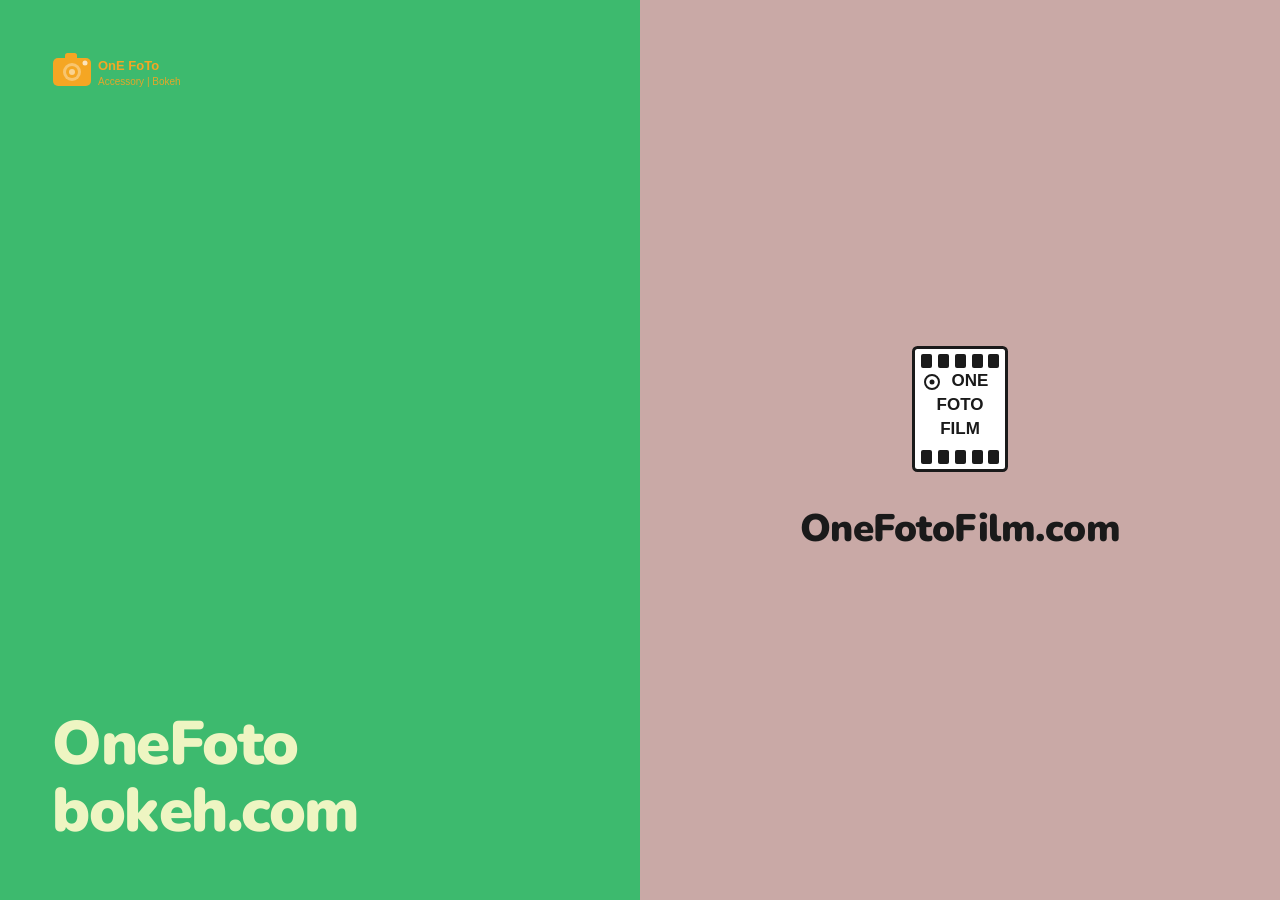
==== index.html @ 92ee8aee "Add one-page landing site for one-foto.com Two-panel responsive layout linking to onefotobokeh.com a" ====
<!DOCTYPE html>
<html lang="th">
<head>
  <meta charset="UTF-8">
  <meta name="viewport" content="width=device-width, initial-scale=1.0">
  <title>One Foto</title>
  <meta name="description" content="One Foto - OneFotoBokeh.com and OneFotoFilm.com">
  <link rel="preconnect" href="https://fonts.googleapis.com">
  <link rel="preconnect" href="https://fonts.gstatic.com" crossorigin>
  <link href="https://fonts.googleapis.com/css2?family=Nunito:wght@900&display=swap" rel="stylesheet">
  <style>
    *, *::before, *::after {
      margin: 0;
      padding: 0;
      box-sizing: border-box;
    }

    html, body {
      height: 100%;
      width: 100%;
    }

    body {
      font-family: 'Nunito', 'Arial Black', Arial, sans-serif;
    }

    .container {
      display: flex;
      width: 100%;
      height: 100vh;
    }

    /* --- Shared panel styles --- */
    .panel {
      flex: 1;
      display: flex;
      flex-direction: column;
      text-decoration: none;
      cursor: pointer;
      position: relative;
      overflow: hidden;
      transition: filter 0.3s ease;
    }

    .panel:hover {
      filter: brightness(0.93);
    }

    /* --- Bokeh Panel (Left / Top) --- */
    .panel-bokeh {
      background-color: #3dba6e;
      padding: 48px 52px;
      justify-content: space-between;
      align-items: flex-start;
    }

    .bokeh-title {
      font-family: 'Nunito', 'Arial Black', Arial, sans-serif;
      font-weight: 900;
      font-size: clamp(44px, 4.8vw, 80px);
      color: #eef5c2;
      line-height: 1.08;
      letter-spacing: -1.5px;
      padding-bottom: 8px;
    }

    /* --- Film Panel (Right / Bottom) --- */
    .panel-film {
      background-color: #c9a9a6;
      padding: 48px 52px;
      justify-content: center;
      align-items: center;
    }

    .film-content {
      display: flex;
      flex-direction: column;
      align-items: center;
      gap: 24px;
    }

    .film-title {
      font-family: 'Nunito', 'Arial Black', Arial, sans-serif;
      font-weight: 900;
      font-size: clamp(28px, 3vw, 54px);
      color: #1a1a1a;
      letter-spacing: -0.5px;
    }

    /* --- Mobile: stack vertically --- */
    @media (max-width: 767px) {
      .container {
        flex-direction: column;
        height: auto;
        min-height: 100vh;
      }

      .panel {
        flex: none;
        height: 50vh;
        min-height: 280px;
      }

      .panel-bokeh {
        padding: 36px 40px;
      }

      .panel-film {
        padding: 36px 40px;
      }

      .bokeh-title {
        font-size: clamp(40px, 11vw, 60px);
      }

      .film-title {
        font-size: clamp(26px, 7vw, 40px);
      }

      .film-logo svg {
        width: 80px;
        height: 105px;
      }
    }
  </style>
</head>
<body>
  <div class="container">

    <!-- ===== OneFotoBokeh Panel ===== -->
    <a href="https://www.onefotobokeh.com" class="panel panel-bokeh" target="_blank" rel="noopener noreferrer">

      <!-- Logo: top-left -->
      <svg width="140" height="46" viewBox="0 0 140 46" fill="none" xmlns="http://www.w3.org/2000/svg" aria-label="OneFotoBokeh logo">
        <!-- Camera body -->
        <rect x="1" y="10" width="38" height="28" rx="5" fill="#f5a623"/>
        <!-- Viewfinder bump -->
        <rect x="13" y="5" width="12" height="7" rx="2.5" fill="#f5a623"/>
        <!-- Lens outer ring -->
        <circle cx="20" cy="24" r="9" fill="white" opacity="0.35"/>
        <!-- Lens inner -->
        <circle cx="20" cy="24" r="6" fill="#f5a623"/>
        <circle cx="20" cy="24" r="3" fill="white" opacity="0.5"/>
        <!-- Flash dot -->
        <circle cx="33" cy="15" r="2.5" fill="white" opacity="0.7"/>
        <!-- Brand text -->
        <text x="46" y="22" font-family="Arial, sans-serif" font-size="13" font-weight="bold" fill="#f5a623">OnE FoTo</text>
        <text x="46" y="37" font-family="Arial, sans-serif" font-size="10" fill="#f5a623" opacity="0.9">Accessory | Bokeh</text>
      </svg>

      <!-- Title: bottom-left -->
      <div class="bokeh-title">OneFoto<br>bokeh.com</div>
    </a>

    <!-- ===== OneFotoFilm Panel ===== -->
    <a href="https://www.onefotofilm.com" class="panel panel-film" target="_blank" rel="noopener noreferrer">
      <div class="film-content">

        <!-- Film frame logo -->
        <div class="film-logo">
          <svg width="96" height="126" viewBox="0 0 96 126" fill="none" xmlns="http://www.w3.org/2000/svg" aria-label="OneFotoFilm logo">
            <!-- Outer frame -->
            <rect x="1.5" y="1.5" width="93" height="123" rx="4" fill="white" stroke="#1a1a1a" stroke-width="3"/>
            <!-- Top film perforations -->
            <rect x="9"  y="8" width="11" height="14" rx="2" fill="#1a1a1a"/>
            <rect x="26" y="8" width="11" height="14" rx="2" fill="#1a1a1a"/>
            <rect x="43" y="8" width="11" height="14" rx="2" fill="#1a1a1a"/>
            <rect x="60" y="8" width="11" height="14" rx="2" fill="#1a1a1a"/>
            <rect x="76" y="8" width="11" height="14" rx="2" fill="#1a1a1a"/>
            <!-- Bottom film perforations -->
            <rect x="9"  y="104" width="11" height="14" rx="2" fill="#1a1a1a"/>
            <rect x="26" y="104" width="11" height="14" rx="2" fill="#1a1a1a"/>
            <rect x="43" y="104" width="11" height="14" rx="2" fill="#1a1a1a"/>
            <rect x="60" y="104" width="11" height="14" rx="2" fill="#1a1a1a"/>
            <rect x="76" y="104" width="11" height="14" rx="2" fill="#1a1a1a"/>
            <!-- Camera/aperture icon top-left inside frame -->
            <circle cx="20" cy="36" r="7" stroke="#1a1a1a" stroke-width="2" fill="none"/>
            <circle cx="20" cy="36" r="2.5" fill="#1a1a1a"/>
            <!-- ONE FOTO FILM stacked text -->
            <text x="58" y="40" font-family="Arial Black, Arial" font-size="17" font-weight="900" fill="#1a1a1a" text-anchor="middle">ONE</text>
            <text x="48" y="64" font-family="Arial Black, Arial" font-size="17" font-weight="900" fill="#1a1a1a" text-anchor="middle">FOTO</text>
            <text x="48" y="88" font-family="Arial Black, Arial" font-size="17" font-weight="900" fill="#1a1a1a" text-anchor="middle">FILM</text>
          </svg>
        </div>

        <!-- Title -->
        <div class="film-title">OneFotoFilm.com</div>
      </div>
    </a>

  </div>
</body>
</html>
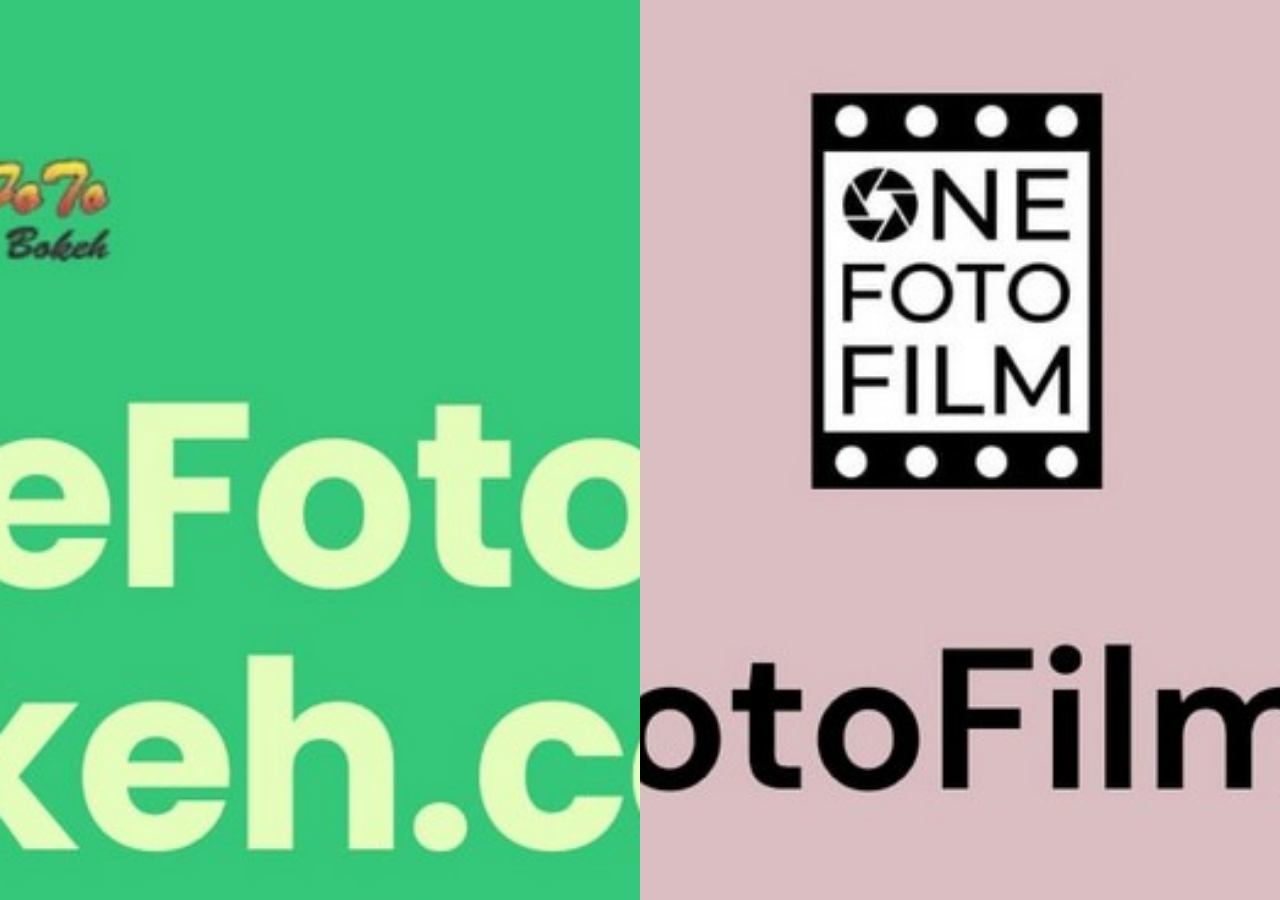
==== commit 82229745: "Use image banners for one-foto.com landing page Replace SVG-based panels with actual logo image file" ====
--- a/index.html
+++ b/index.html
@@ -5,9 +5,6 @@
   <meta name="viewport" content="width=device-width, initial-scale=1.0">
   <title>One Foto</title>
   <meta name="description" content="One Foto - OneFotoBokeh.com and OneFotoFilm.com">
-  <link rel="preconnect" href="https://fonts.googleapis.com">
-  <link rel="preconnect" href="https://fonts.gstatic.com" crossorigin>
-  <link href="https://fonts.googleapis.com/css2?family=Nunito:wght@900&display=swap" rel="stylesheet">
   <style>
     *, *::before, *::after {
       margin: 0;
@@ -20,21 +17,15 @@
       width: 100%;
     }
 
-    body {
-      font-family: 'Nunito', 'Arial Black', Arial, sans-serif;
-    }
-
     .container {
       display: flex;
       width: 100%;
       height: 100vh;
     }
 
-    /* --- Shared panel styles --- */
     .panel {
       flex: 1;
-      display: flex;
-      flex-direction: column;
+      display: block;
       text-decoration: none;
       cursor: pointer;
       position: relative;
@@ -43,51 +34,17 @@
     }
 
     .panel:hover {
-      filter: brightness(0.93);
+      filter: brightness(0.88);
     }
 
-    /* --- Bokeh Panel (Left / Top) --- */
-    .panel-bokeh {
-      background-color: #3dba6e;
-      padding: 48px 52px;
-      justify-content: space-between;
-      align-items: flex-start;
+    .panel img {
+      width: 100%;
+      height: 100%;
+      object-fit: cover;
+      object-position: center;
+      display: block;
     }
 
-    .bokeh-title {
-      font-family: 'Nunito', 'Arial Black', Arial, sans-serif;
-      font-weight: 900;
-      font-size: clamp(44px, 4.8vw, 80px);
-      color: #eef5c2;
-      line-height: 1.08;
-      letter-spacing: -1.5px;
-      padding-bottom: 8px;
-    }
-
-    /* --- Film Panel (Right / Bottom) --- */
-    .panel-film {
-      background-color: #c9a9a6;
-      padding: 48px 52px;
-      justify-content: center;
-      align-items: center;
-    }
-
-    .film-content {
-      display: flex;
-      flex-direction: column;
-      align-items: center;
-      gap: 24px;
-    }
-
-    .film-title {
-      font-family: 'Nunito', 'Arial Black', Arial, sans-serif;
-      font-weight: 900;
-      font-size: clamp(28px, 3vw, 54px);
-      color: #1a1a1a;
-      letter-spacing: -0.5px;
-    }
-
-    /* --- Mobile: stack vertically --- */
     @media (max-width: 767px) {
       .container {
         flex-direction: column;
@@ -100,92 +57,18 @@
         height: 50vh;
         min-height: 280px;
       }
-
-      .panel-bokeh {
-        padding: 36px 40px;
-      }
-
-      .panel-film {
-        padding: 36px 40px;
-      }
-
-      .bokeh-title {
-        font-size: clamp(40px, 11vw, 60px);
-      }
-
-      .film-title {
-        font-size: clamp(26px, 7vw, 40px);
-      }
-
-      .film-logo svg {
-        width: 80px;
-        height: 105px;
-      }
     }
   </style>
 </head>
 <body>
   <div class="container">
 
-    <!-- ===== OneFotoBokeh Panel ===== -->
-    <a href="https://www.onefotobokeh.com" class="panel panel-bokeh" target="_blank" rel="noopener noreferrer">
-
-      <!-- Logo: top-left -->
-      <svg width="140" height="46" viewBox="0 0 140 46" fill="none" xmlns="http://www.w3.org/2000/svg" aria-label="OneFotoBokeh logo">
-        <!-- Camera body -->
-        <rect x="1" y="10" width="38" height="28" rx="5" fill="#f5a623"/>
-        <!-- Viewfinder bump -->
-        <rect x="13" y="5" width="12" height="7" rx="2.5" fill="#f5a623"/>
-        <!-- Lens outer ring -->
-        <circle cx="20" cy="24" r="9" fill="white" opacity="0.35"/>
-        <!-- Lens inner -->
-        <circle cx="20" cy="24" r="6" fill="#f5a623"/>
-        <circle cx="20" cy="24" r="3" fill="white" opacity="0.5"/>
-        <!-- Flash dot -->
-        <circle cx="33" cy="15" r="2.5" fill="white" opacity="0.7"/>
-        <!-- Brand text -->
-        <text x="46" y="22" font-family="Arial, sans-serif" font-size="13" font-weight="bold" fill="#f5a623">OnE FoTo</text>
-        <text x="46" y="37" font-family="Arial, sans-serif" font-size="10" fill="#f5a623" opacity="0.9">Accessory | Bokeh</text>
-      </svg>
-
-      <!-- Title: bottom-left -->
-      <div class="bokeh-title">OneFoto<br>bokeh.com</div>
+    <a href="https://www.onefotobokeh.com" class="panel" target="_blank" rel="noopener noreferrer">
+      <img src="logo-onefotobokeh.jpg" alt="OneFotoBokeh.com - Accessory | Bokeh">
     </a>
 
-    <!-- ===== OneFotoFilm Panel ===== -->
-    <a href="https://www.onefotofilm.com" class="panel panel-film" target="_blank" rel="noopener noreferrer">
-      <div class="film-content">
-
-        <!-- Film frame logo -->
-        <div class="film-logo">
-          <svg width="96" height="126" viewBox="0 0 96 126" fill="none" xmlns="http://www.w3.org/2000/svg" aria-label="OneFotoFilm logo">
-            <!-- Outer frame -->
-            <rect x="1.5" y="1.5" width="93" height="123" rx="4" fill="white" stroke="#1a1a1a" stroke-width="3"/>
-            <!-- Top film perforations -->
-            <rect x="9"  y="8" width="11" height="14" rx="2" fill="#1a1a1a"/>
-            <rect x="26" y="8" width="11" height="14" rx="2" fill="#1a1a1a"/>
-            <rect x="43" y="8" width="11" height="14" rx="2" fill="#1a1a1a"/>
-            <rect x="60" y="8" width="11" height="14" rx="2" fill="#1a1a1a"/>
-            <rect x="76" y="8" width="11" height="14" rx="2" fill="#1a1a1a"/>
-            <!-- Bottom film perforations -->
-            <rect x="9"  y="104" width="11" height="14" rx="2" fill="#1a1a1a"/>
-            <rect x="26" y="104" width="11" height="14" rx="2" fill="#1a1a1a"/>
-            <rect x="43" y="104" width="11" height="14" rx="2" fill="#1a1a1a"/>
-            <rect x="60" y="104" width="11" height="14" rx="2" fill="#1a1a1a"/>
-            <rect x="76" y="104" width="11" height="14" rx="2" fill="#1a1a1a"/>
-            <!-- Camera/aperture icon top-left inside frame -->
-            <circle cx="20" cy="36" r="7" stroke="#1a1a1a" stroke-width="2" fill="none"/>
-            <circle cx="20" cy="36" r="2.5" fill="#1a1a1a"/>
-            <!-- ONE FOTO FILM stacked text -->
-            <text x="58" y="40" font-family="Arial Black, Arial" font-size="17" font-weight="900" fill="#1a1a1a" text-anchor="middle">ONE</text>
-            <text x="48" y="64" font-family="Arial Black, Arial" font-size="17" font-weight="900" fill="#1a1a1a" text-anchor="middle">FOTO</text>
-            <text x="48" y="88" font-family="Arial Black, Arial" font-size="17" font-weight="900" fill="#1a1a1a" text-anchor="middle">FILM</text>
-          </svg>
-        </div>
-
-        <!-- Title -->
-        <div class="film-title">OneFotoFilm.com</div>
-      </div>
+    <a href="https://www.onefotofilm.com" class="panel" target="_blank" rel="noopener noreferrer">
+      <img src="logo-onefotofilm.jpg" alt="OneFotoFilm.com">
     </a>
 
   </div>
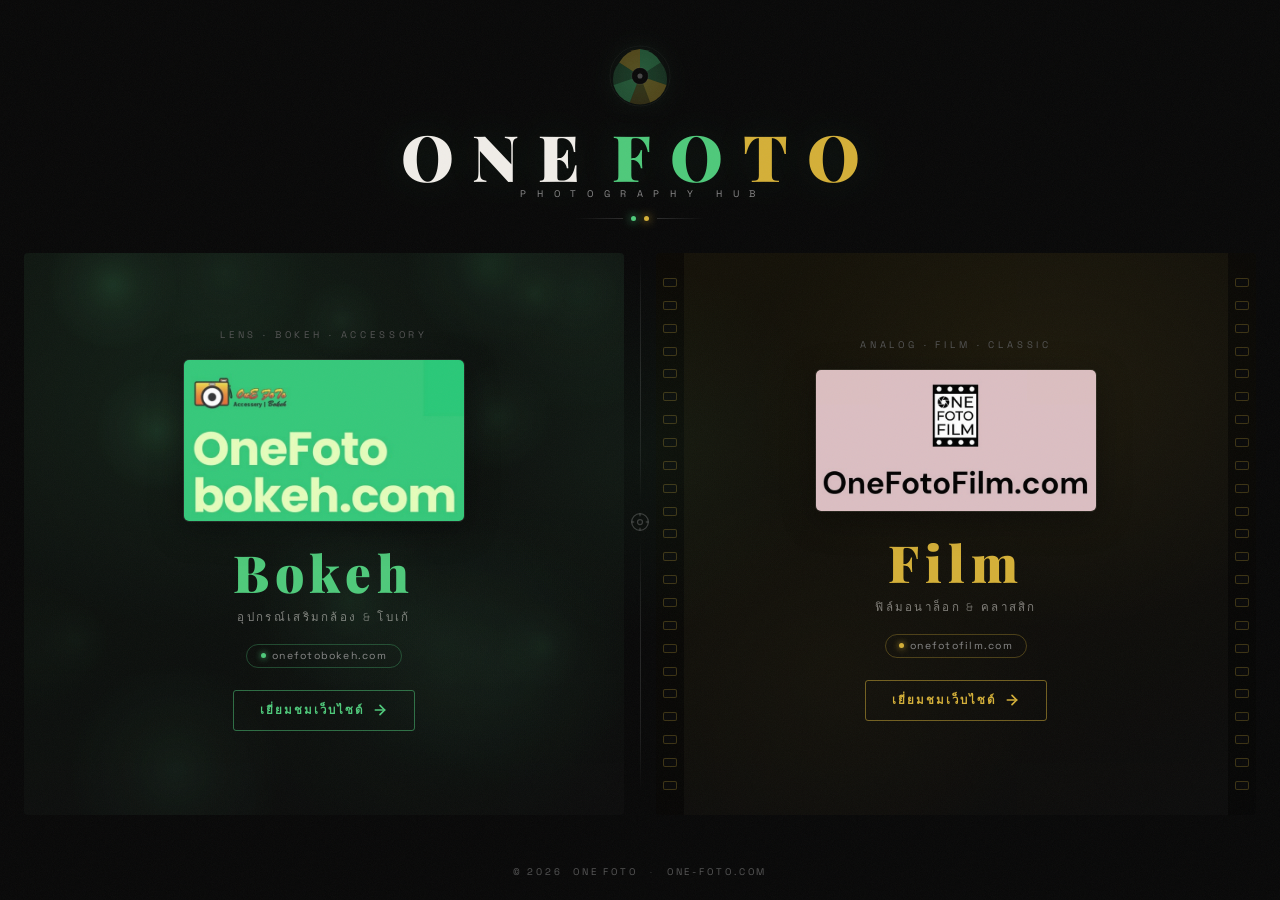
==== commit 978c8f90: "update design" ====
--- a/index.html
+++ b/index.html
@@ -3,74 +3,175 @@
 <head>
   <meta charset="UTF-8">
   <meta name="viewport" content="width=device-width, initial-scale=1.0">
-  <title>One Foto</title>
-  <meta name="description" content="One Foto - OneFotoBokeh.com and OneFotoFilm.com">
-  <style>
-    *, *::before, *::after {
-      margin: 0;
-      padding: 0;
-      box-sizing: border-box;
-    }
-
-    html, body {
-      height: 100%;
-      width: 100%;
-    }
-
-    .container {
-      display: flex;
-      width: 100%;
-      height: 100vh;
-    }
-
-    .panel {
-      flex: 1;
-      display: block;
-      text-decoration: none;
-      cursor: pointer;
-      position: relative;
-      overflow: hidden;
-      transition: filter 0.3s ease;
-    }
-
-    .panel:hover {
-      filter: brightness(0.88);
-    }
-
-    .panel img {
-      width: 100%;
-      height: 100%;
-      object-fit: cover;
-      object-position: center;
-      display: block;
-    }
-
-    @media (max-width: 767px) {
-      .container {
-        flex-direction: column;
-        height: auto;
-        min-height: 100vh;
-      }
-
-      .panel {
-        flex: none;
-        height: 50vh;
-        min-height: 280px;
-      }
-    }
-  </style>
+  <title>ONE FOTO · Photography Hub</title>
+  <meta name="description" content="ONE FOTO — Photography Hub | OneFotoBokeh.com & OneFotoFilm.com">
+  <link rel="preconnect" href="https://fonts.googleapis.com">
+  <link rel="preconnect" href="https://fonts.gstatic.com" crossorigin>
+  <link href="https://fonts.googleapis.com/css2?family=Playfair+Display:wght@400;700;900&family=Space+Grotesk:wght@300;400;500;600&display=swap" rel="stylesheet">
+  <link rel="stylesheet" href="style.css">
 </head>
 <body>
-  <div class="container">
 
-    <a href="https://www.onefotobokeh.com" class="panel" target="_blank" rel="noopener noreferrer">
-      <img src="logo-onefotobokeh.jpg" alt="OneFotoBokeh.com - Accessory | Bokeh">
+  <!-- Film grain overlay -->
+  <div class="grain-overlay" aria-hidden="true"></div>
+
+  <!-- Cursor glow -->
+  <div class="cursor-glow" aria-hidden="true"></div>
+
+  <!-- ===== HEADER ===== -->
+  <header class="site-header">
+    <div class="aperture-wrap" aria-hidden="true">
+      <svg class="aperture-svg" viewBox="0 0 100 100" fill="none" xmlns="http://www.w3.org/2000/svg">
+        <circle cx="50" cy="50" r="47" stroke="rgba(255,255,255,0.07)" stroke-width="1"/>
+        <circle cx="50" cy="50" r="38" stroke="rgba(255,255,255,0.05)" stroke-width="0.5"/>
+        <!-- Aperture blades -->
+        <path d="M50 50 L50 8 A42 42 0 0 1 82.4 29 Z"     fill="rgba(78,201,122,0.35)"/>
+        <path d="M50 50 L82.4 29 A42 42 0 0 1 91.4 64 Z"  fill="rgba(78,201,122,0.18)"/>
+        <path d="M50 50 L91.4 64 A42 42 0 0 1 66 91.4 Z"  fill="rgba(212,175,55,0.35)"/>
+        <path d="M50 50 L66 91.4 A42 42 0 0 1 34 91.4 Z"  fill="rgba(212,175,55,0.18)"/>
+        <path d="M50 50 L34 91.4 A42 42 0 0 1 8.6 64 Z"   fill="rgba(78,201,122,0.35)"/>
+        <path d="M50 50 L8.6 64 A42 42 0 0 1 17.6 29 Z"   fill="rgba(78,201,122,0.18)"/>
+        <path d="M50 50 L17.6 29 A42 42 0 0 1 50 8 Z"     fill="rgba(212,175,55,0.35)"/>
+        <!-- Center -->
+        <circle cx="50" cy="50" r="13" fill="#080808" stroke="rgba(255,255,255,0.12)" stroke-width="1"/>
+        <circle cx="50" cy="50" r="4"  fill="rgba(255,255,255,0.25)"/>
+      </svg>
+    </div>
+
+    <div class="header-brand">
+      <h1 class="logo-text">
+        <span class="logo-one">ONE</span><span class="logo-sep"> </span><span class="logo-foto"><span class="acc-g">FO</span><span class="acc-y">TO</span></span>
+      </h1>
+      <p class="tagline">P H O T O G R A P H Y &nbsp; H U B</p>
+    </div>
+
+    <div class="header-rule" aria-hidden="true">
+      <span class="rule-line"></span>
+      <span class="rule-dot green"></span>
+      <span class="rule-dot yellow"></span>
+      <span class="rule-line"></span>
+    </div>
+  </header>
+
+  <!-- ===== BANNERS ===== -->
+  <main class="banners-wrap" role="main">
+
+    <!-- ─── Bokeh Banner ─── -->
+    <a href="https://www.onefotobokeh.com"
+       class="banner banner--bokeh"
+       target="_blank"
+       rel="noopener noreferrer"
+       aria-label="เยี่ยมชม OneFotoBokeh.com — อุปกรณ์ถ่ายภาพ & โบเก้">
+
+      <div class="banner-glow banner-glow--green" aria-hidden="true"></div>
+      <canvas class="bokeh-canvas" aria-hidden="true"></canvas>
+
+      <div class="banner-inner">
+        <div class="banner-tag">LENS · BOKEH · ACCESSORY</div>
+
+        <div class="logo-frame logo-frame--green">
+          <img src="logo-onefotobokeh.jpg" alt="OneFotoBokeh" class="banner-logo-img">
+        </div>
+
+        <h2 class="banner-title"><span class="acc-g">Bokeh</span></h2>
+        <p class="banner-subtitle">อุปกรณ์เสริมกล้อง &amp; โบเก้</p>
+
+        <div class="banner-url-pill green">
+          <span class="url-dot"></span>
+          onefotobokeh.com
+        </div>
+
+        <div class="banner-cta">
+          <span class="cta-text">เยี่ยมชมเว็บไซต์</span>
+          <span class="cta-arrow">
+            <svg width="16" height="16" viewBox="0 0 24 24" fill="none" stroke="currentColor" stroke-width="2.5" stroke-linecap="round" stroke-linejoin="round">
+              <line x1="5" y1="12" x2="19" y2="12"/>
+              <polyline points="12 5 19 12 12 19"/>
+            </svg>
+          </span>
+        </div>
+      </div>
+
+      <!-- Corner brackets -->
+      <span class="corner tl" aria-hidden="true"></span>
+      <span class="corner tr" aria-hidden="true"></span>
+      <span class="corner bl" aria-hidden="true"></span>
+      <span class="corner br" aria-hidden="true"></span>
     </a>
 
-    <a href="https://www.onefotofilm.com" class="panel" target="_blank" rel="noopener noreferrer">
-      <img src="logo-onefotofilm.jpg" alt="OneFotoFilm.com">
+    <!-- ─── Vertical Divider ─── -->
+    <div class="v-divider" aria-hidden="true">
+      <div class="vd-line"></div>
+      <div class="vd-icon">
+        <svg width="20" height="20" viewBox="0 0 24 24" fill="none" stroke="rgba(255,255,255,0.2)" stroke-width="1.5">
+          <circle cx="12" cy="12" r="10"/>
+          <circle cx="12" cy="12" r="3"/>
+          <line x1="12" y1="2"  x2="12" y2="5"/>
+          <line x1="12" y1="19" x2="12" y2="22"/>
+          <line x1="2"  y1="12" x2="5"  y2="12"/>
+          <line x1="19" y1="12" x2="22" y2="12"/>
+        </svg>
+      </div>
+      <div class="vd-line"></div>
+    </div>
+
+    <!-- ─── Film Banner ─── -->
+    <a href="https://www.onefotofilm.com"
+       class="banner banner--film"
+       target="_blank"
+       rel="noopener noreferrer"
+       aria-label="เยี่ยมชม OneFotoFilm.com — ฟิล์มอนาล็อก">
+
+      <div class="banner-glow banner-glow--yellow" aria-hidden="true"></div>
+
+      <!-- Film strip perforations -->
+      <div class="film-perfs film-perfs--left"  aria-hidden="true" id="perfsLeft"></div>
+      <div class="film-perfs film-perfs--right" aria-hidden="true" id="perfsRight"></div>
+
+      <div class="banner-inner">
+        <div class="banner-tag">ANALOG · FILM · CLASSIC</div>
+
+        <div class="logo-frame logo-frame--yellow">
+          <img src="logo-onefotofilm.jpg" alt="OneFotoFilm" class="banner-logo-img">
+        </div>
+
+        <h2 class="banner-title"><span class="acc-y">Film</span></h2>
+        <p class="banner-subtitle">ฟิล์มอนาล็อก &amp; คลาสสิก</p>
+
+        <div class="banner-url-pill yellow">
+          <span class="url-dot"></span>
+          onefotofilm.com
+        </div>
+
+        <div class="banner-cta">
+          <span class="cta-text">เยี่ยมชมเว็บไซต์</span>
+          <span class="cta-arrow">
+            <svg width="16" height="16" viewBox="0 0 24 24" fill="none" stroke="currentColor" stroke-width="2.5" stroke-linecap="round" stroke-linejoin="round">
+              <line x1="5" y1="12" x2="19" y2="12"/>
+              <polyline points="12 5 19 12 12 19"/>
+            </svg>
+          </span>
+        </div>
+      </div>
+
+      <!-- Corner brackets -->
+      <span class="corner tl" aria-hidden="true"></span>
+      <span class="corner tr" aria-hidden="true"></span>
+      <span class="corner bl" aria-hidden="true"></span>
+      <span class="corner br" aria-hidden="true"></span>
     </a>
 
-  </div>
+  </main>
+
+  <!-- ===== FOOTER ===== -->
+  <footer class="site-footer">
+    <div class="footer-inner">
+      <span class="footer-copy">© 2026 &nbsp;ONE FOTO</span>
+      <span class="footer-sep">·</span>
+      <span class="footer-domain">one-foto.com</span>
+    </div>
+  </footer>
+
+  <script src="script.js"></script>
 </body>
 </html>
--- a/style.css
+++ b/style.css
@@ -0,0 +1,673 @@
+/* ================================================
+   ONE FOTO — Landing Page Stylesheet
+   Theme: Photography · Green · Yellow · Black
+   ================================================ */
+
+@import url('https://fonts.googleapis.com/css2?family=Playfair+Display:wght@400;700;900&family=Space+Grotesk:wght@300;400;500;600&display=swap');
+
+/* ───────────────────────────────────────────────
+   CSS Variables
+   ─────────────────────────────────────────────── */
+:root {
+  --c-bg:       #080808;
+  --c-surface:  #0e0e0e;
+  --c-green:    #4ec97a;
+  --c-green-d:  #2d7a49;
+  --c-yellow:   #d4af37;
+  --c-yellow-d: #8a7020;
+  --c-white:    #f0ede8;
+  --c-gray:     #555;
+  --c-gray-lt:  #888;
+
+  --font-serif: 'Playfair Display', Georgia, 'Times New Roman', serif;
+  --font-sans:  'Space Grotesk', -apple-system, BlinkMacSystemFont, 'Segoe UI', sans-serif;
+
+  --ease-out:   cubic-bezier(0.25, 0.46, 0.45, 0.94);
+  --ease-expo:  cubic-bezier(0.16, 1, 0.3, 1);
+  --transition: 0.45s var(--ease-out);
+}
+
+/* ───────────────────────────────────────────────
+   Reset & Base
+   ─────────────────────────────────────────────── */
+*, *::before, *::after {
+  margin: 0;
+  padding: 0;
+  box-sizing: border-box;
+}
+
+html {
+  font-size: 16px;
+  scroll-behavior: smooth;
+}
+
+body {
+  background-color: var(--c-bg);
+  color: var(--c-white);
+  font-family: var(--font-sans);
+  min-height: 100vh;
+  display: flex;
+  flex-direction: column;
+  overflow-x: hidden;
+  opacity: 0;
+  animation: pageIn 0.8s var(--ease-expo) 0.1s forwards;
+}
+
+@keyframes pageIn {
+  from { opacity: 0; transform: translateY(6px); }
+  to   { opacity: 1; transform: translateY(0); }
+}
+
+/* ───────────────────────────────────────────────
+   Film Grain Overlay
+   ─────────────────────────────────────────────── */
+.grain-overlay {
+  position: fixed;
+  inset: 0;
+  pointer-events: none;
+  z-index: 9999;
+  opacity: 0.04;
+  background-image: url("data:image/svg+xml,%3Csvg xmlns='http://www.w3.org/2000/svg' width='300' height='300'%3E%3Cfilter id='n'%3E%3CfeTurbulence type='fractalNoise' baseFrequency='0.85' numOctaves='4' stitchTiles='stitch'/%3E%3C/filter%3E%3Crect width='300' height='300' filter='url(%23n)'/%3E%3C/svg%3E");
+  background-size: 220px 220px;
+  animation: grain-anim 0.4s steps(3) infinite;
+}
+
+@keyframes grain-anim {
+  0%   { transform: translate(0,    0);    }
+  25%  { transform: translate(-4px, 3px);  }
+  50%  { transform: translate(3px,  -5px); }
+  75%  { transform: translate(-2px, 4px);  }
+  100% { transform: translate(0,    0);    }
+}
+
+/* ───────────────────────────────────────────────
+   Cursor Glow
+   ─────────────────────────────────────────────── */
+.cursor-glow {
+  position: fixed;
+  width: 380px;
+  height: 380px;
+  border-radius: 50%;
+  pointer-events: none;
+  z-index: 1;
+  background: radial-gradient(circle, rgba(78, 201, 122, 0.05) 0%, transparent 70%);
+  transform: translate(-50%, -50%);
+  transition: left 0.08s linear, top 0.08s linear, background 0.5s ease;
+  mix-blend-mode: screen;
+}
+
+/* ───────────────────────────────────────────────
+   HEADER
+   ─────────────────────────────────────────────── */
+.site-header {
+  display: flex;
+  flex-direction: column;
+  align-items: center;
+  justify-content: center;
+  padding: 2.75rem 2rem 2rem;
+  gap: 0.75rem;
+  position: relative;
+  z-index: 10;
+  text-align: center;
+}
+
+/* Aperture icon */
+.aperture-wrap {
+  width: 64px;
+  height: 64px;
+  position: relative;
+  margin-bottom: 0.25rem;
+}
+
+.aperture-svg {
+  width: 100%;
+  height: 100%;
+  animation: aperture-rotate 18s linear infinite;
+  filter: drop-shadow(0 0 12px rgba(78,201,122,0.25));
+}
+
+@keyframes aperture-rotate {
+  from { transform: rotate(0deg); }
+  to   { transform: rotate(360deg); }
+}
+
+/* Logo text */
+.logo-text {
+  font-family: var(--font-serif);
+  font-size: clamp(2.2rem, 5vw, 4rem);
+  font-weight: 900;
+  letter-spacing: 0.3em;
+  line-height: 1;
+  color: var(--c-white);
+  text-shadow: 0 0 40px rgba(78,201,122,0.12);
+}
+
+.logo-one  { color: var(--c-white); }
+.logo-sep  { display: inline-block; width: 0.2em; }
+.acc-g     { color: var(--c-green); }
+.acc-y     { color: var(--c-yellow); }
+
+/* Tagline */
+.tagline {
+  font-family: var(--font-sans);
+  font-size: 0.6rem;
+  font-weight: 400;
+  letter-spacing: 0.45em;
+  color: var(--c-gray-lt);
+  text-transform: uppercase;
+}
+
+/* Decorative rule */
+.header-rule {
+  display: flex;
+  align-items: center;
+  gap: 8px;
+  margin-top: 0.25rem;
+}
+
+.rule-line {
+  display: block;
+  width: 48px;
+  height: 1px;
+  background: linear-gradient(90deg, transparent, rgba(255,255,255,0.15));
+}
+
+.rule-line:last-child {
+  background: linear-gradient(90deg, rgba(255,255,255,0.15), transparent);
+}
+
+.rule-dot {
+  display: block;
+  width: 5px;
+  height: 5px;
+  border-radius: 50%;
+}
+
+.rule-dot.green  { background: var(--c-green);  box-shadow: 0 0 8px var(--c-green);  }
+.rule-dot.yellow { background: var(--c-yellow); box-shadow: 0 0 8px var(--c-yellow); }
+
+/* ───────────────────────────────────────────────
+   BANNERS WRAPPER
+   ─────────────────────────────────────────────── */
+.banners-wrap {
+  flex: 1;
+  display: flex;
+  align-items: stretch;
+  position: relative;
+  min-height: 0;
+  padding: 0 1.5rem 1.5rem;
+  gap: 0;
+}
+
+/* ───────────────────────────────────────────────
+   BANNER BASE
+   ─────────────────────────────────────────────── */
+.banner {
+  position: relative;
+  flex: 1;
+  display: flex;
+  align-items: center;
+  justify-content: center;
+  text-decoration: none;
+  overflow: hidden;
+  border-radius: 4px;
+  cursor: pointer;
+  background: var(--c-surface);
+  transition: var(--transition);
+  isolation: isolate;
+}
+
+.banner:focus-visible {
+  outline: 2px solid var(--c-green);
+  outline-offset: 3px;
+}
+
+/* Glow backgrounds */
+.banner-glow {
+  position: absolute;
+  inset: 0;
+  opacity: 0.5;
+  transition: opacity 0.5s ease;
+  pointer-events: none;
+}
+
+.banner-glow--green {
+  background:
+    radial-gradient(ellipse 70% 60% at 30% 25%, rgba(78,201,122,0.14) 0%, transparent 70%),
+    radial-gradient(ellipse 50% 50% at 70% 75%, rgba(78,201,122,0.07) 0%, transparent 70%),
+    linear-gradient(160deg, #0d1a10 0%, #080808 100%);
+}
+
+.banner-glow--yellow {
+  background:
+    radial-gradient(ellipse 70% 60% at 65% 25%, rgba(212,175,55,0.13) 0%, transparent 70%),
+    radial-gradient(ellipse 50% 50% at 30% 75%, rgba(212,175,55,0.06) 0%, transparent 70%),
+    linear-gradient(160deg, #191300 0%, #080808 100%);
+}
+
+.banner:hover .banner-glow {
+  opacity: 1;
+}
+
+/* Bokeh canvas */
+.bokeh-canvas {
+  position: absolute;
+  inset: 0;
+  width: 100%;
+  height: 100%;
+  pointer-events: none;
+  opacity: 0.7;
+  mix-blend-mode: screen;
+}
+
+/* Film perforations */
+.film-perfs {
+  position: absolute;
+  top: 0;
+  bottom: 0;
+  width: 28px;
+  z-index: 1;
+  display: flex;
+  flex-direction: column;
+  align-items: center;
+  justify-content: space-around;
+  padding: 18px 0;
+  pointer-events: none;
+  background: rgba(0,0,0,0.55);
+}
+
+.film-perfs--left  { left: 0; }
+.film-perfs--right { right: 0; }
+
+.film-perf {
+  width: 14px;
+  height: 9px;
+  border-radius: 2px;
+  background: #080808;
+  border: 1px solid rgba(212,175,55,0.25);
+  flex-shrink: 0;
+  transition: border-color 0.3s ease;
+}
+
+.banner--film:hover .film-perf {
+  border-color: rgba(212,175,55,0.55);
+}
+
+/* ───────────────────────────────────────────────
+   BANNER INNER CONTENT
+   ─────────────────────────────────────────────── */
+.banner-inner {
+  position: relative;
+  z-index: 2;
+  display: flex;
+  flex-direction: column;
+  align-items: center;
+  text-align: center;
+  padding: 2rem 2.5rem 2.5rem;
+  gap: 0.6rem;
+  width: 100%;
+}
+
+/* Tag chip */
+.banner-tag {
+  font-size: 0.6rem;
+  letter-spacing: 0.4em;
+  text-transform: uppercase;
+  color: var(--c-gray);
+  margin-bottom: 0.5rem;
+  transition: color 0.3s ease;
+}
+
+.banner--bokeh:hover .banner-tag { color: rgba(78,201,122,0.7); }
+.banner--film:hover  .banner-tag { color: rgba(212,175,55,0.7); }
+
+/* Logo frame */
+.logo-frame {
+  position: relative;
+  border-radius: 6px;
+  overflow: hidden;
+  border: 1px solid rgba(255,255,255,0.08);
+  transition: var(--transition);
+  margin-bottom: 0.75rem;
+  box-shadow: 0 8px 32px rgba(0,0,0,0.4);
+}
+
+.logo-frame--green {
+  box-shadow: 0 8px 32px rgba(0,0,0,0.4), 0 0 0 0px rgba(78,201,122,0);
+  transition: box-shadow var(--transition), transform var(--transition);
+}
+
+.logo-frame--yellow {
+  box-shadow: 0 8px 32px rgba(0,0,0,0.4), 0 0 0 0px rgba(212,175,55,0);
+  transition: box-shadow var(--transition), transform var(--transition);
+}
+
+.banner--bokeh:hover .logo-frame--green {
+  transform: translateY(-5px);
+  box-shadow: 0 20px 48px rgba(0,0,0,0.5), 0 0 0 2px rgba(78,201,122,0.4);
+}
+
+.banner--film:hover .logo-frame--yellow {
+  transform: translateY(-5px);
+  box-shadow: 0 20px 48px rgba(0,0,0,0.5), 0 0 0 2px rgba(212,175,55,0.4);
+}
+
+.banner-logo-img {
+  display: block;
+  width: 100%;
+  max-width: 280px;
+  height: auto;
+  object-fit: contain;
+}
+
+/* Title */
+.banner-title {
+  font-family: var(--font-serif);
+  font-size: clamp(2.5rem, 4vw, 3.5rem);
+  font-weight: 900;
+  letter-spacing: 0.12em;
+  line-height: 1;
+  margin-top: 0.25rem;
+  transition: text-shadow 0.4s ease;
+}
+
+.banner--bokeh:hover .banner-title {
+  text-shadow: 0 0 40px rgba(78,201,122,0.4);
+}
+
+.banner--film:hover .banner-title {
+  text-shadow: 0 0 40px rgba(212,175,55,0.4);
+}
+
+/* Subtitle */
+.banner-subtitle {
+  font-size: 0.72rem;
+  font-weight: 300;
+  letter-spacing: 0.2em;
+  color: rgba(240,237,232,0.5);
+  margin-bottom: 0.5rem;
+}
+
+/* URL pill */
+.banner-url-pill {
+  display: inline-flex;
+  align-items: center;
+  gap: 6px;
+  font-size: 0.65rem;
+  letter-spacing: 0.12em;
+  padding: 0.3rem 0.85rem;
+  border-radius: 999px;
+  border: 1px solid;
+  color: var(--c-gray-lt);
+  transition: var(--transition);
+  margin-bottom: 0.75rem;
+}
+
+.banner-url-pill.green { border-color: rgba(78,201,122,0.3);  }
+.banner-url-pill.yellow{ border-color: rgba(212,175,55,0.3);  }
+
+.banner--bokeh:hover .banner-url-pill.green {
+  border-color: rgba(78,201,122,0.7);
+  color: var(--c-green);
+  background: rgba(78,201,122,0.06);
+}
+
+.banner--film:hover .banner-url-pill.yellow {
+  border-color: rgba(212,175,55,0.7);
+  color: var(--c-yellow);
+  background: rgba(212,175,55,0.06);
+}
+
+.url-dot {
+  display: block;
+  width: 5px;
+  height: 5px;
+  border-radius: 50%;
+  flex-shrink: 0;
+}
+
+.banner-url-pill.green  .url-dot { background: var(--c-green);  box-shadow: 0 0 6px var(--c-green);  }
+.banner-url-pill.yellow .url-dot { background: var(--c-yellow); box-shadow: 0 0 6px var(--c-yellow); }
+
+/* CTA button */
+.banner-cta {
+  display: inline-flex;
+  align-items: center;
+  gap: 8px;
+  font-size: 0.72rem;
+  font-weight: 600;
+  letter-spacing: 0.18em;
+  text-transform: uppercase;
+  padding: 0.65rem 1.6rem;
+  border-radius: 3px;
+  border: 1px solid;
+  transition: var(--transition);
+  position: relative;
+  overflow: hidden;
+}
+
+.banner--bokeh .banner-cta {
+  color: var(--c-green);
+  border-color: rgba(78,201,122,0.5);
+}
+
+.banner--film .banner-cta {
+  color: var(--c-yellow);
+  border-color: rgba(212,175,55,0.5);
+}
+
+.banner-cta::before {
+  content: '';
+  position: absolute;
+  inset: 0;
+  opacity: 0;
+  transition: opacity 0.35s ease;
+}
+
+.banner--bokeh .banner-cta::before { background: var(--c-green); }
+.banner--film  .banner-cta::before { background: var(--c-yellow); }
+
+.banner--bokeh:hover .banner-cta {
+  color: #080808;
+  border-color: var(--c-green);
+}
+.banner--film:hover .banner-cta {
+  color: #080808;
+  border-color: var(--c-yellow);
+}
+
+.banner:hover .banner-cta::before { opacity: 1; }
+
+.cta-text,
+.cta-arrow {
+  position: relative;
+  z-index: 1;
+}
+
+.cta-arrow {
+  display: flex;
+  align-items: center;
+  transition: transform 0.3s var(--ease-out);
+}
+
+.banner:hover .cta-arrow { transform: translateX(3px); }
+
+/* ───────────────────────────────────────────────
+   Corner Brackets
+   ─────────────────────────────────────────────── */
+.corner {
+  position: absolute;
+  width: 16px;
+  height: 16px;
+  z-index: 3;
+  opacity: 0;
+  transition: opacity 0.4s ease, transform 0.4s var(--ease-expo);
+  pointer-events: none;
+}
+
+.corner.tl { top: 12px;    left: 12px;   border-top: 1px solid; border-left:  1px solid; transform: translate(-4px, -4px); }
+.corner.tr { top: 12px;    right: 12px;  border-top: 1px solid; border-right: 1px solid; transform: translate(4px, -4px);  }
+.corner.bl { bottom: 12px; left: 12px;   border-bottom: 1px solid; border-left:  1px solid; transform: translate(-4px, 4px);  }
+.corner.br { bottom: 12px; right: 12px;  border-bottom: 1px solid; border-right: 1px solid; transform: translate(4px, 4px);   }
+
+.banner--bokeh .corner { border-color: rgba(78,201,122,0.5);  }
+.banner--film  .corner { border-color: rgba(212,175,55,0.5);  }
+
+.banner:hover .corner {
+  opacity: 1;
+  transform: translate(0, 0);
+}
+
+/* ───────────────────────────────────────────────
+   Vertical Divider
+   ─────────────────────────────────────────────── */
+.v-divider {
+  display: flex;
+  flex-direction: column;
+  align-items: center;
+  justify-content: center;
+  gap: 0;
+  width: 32px;
+  flex-shrink: 0;
+  position: relative;
+  z-index: 5;
+  padding-bottom: 1.5rem;
+}
+
+.vd-line {
+  flex: 1;
+  width: 1px;
+  background: linear-gradient(to bottom,
+    transparent,
+    rgba(255,255,255,0.08) 20%,
+    rgba(255,255,255,0.12) 50%,
+    rgba(255,255,255,0.08) 80%,
+    transparent
+  );
+}
+
+.vd-icon {
+  flex-shrink: 0;
+  padding: 6px 0;
+  display: flex;
+  align-items: center;
+  justify-content: center;
+}
+
+/* ───────────────────────────────────────────────
+   FOOTER
+   ─────────────────────────────────────────────── */
+.site-footer {
+  padding: 1.25rem 2rem;
+  text-align: center;
+  position: relative;
+  z-index: 10;
+}
+
+.footer-inner {
+  display: inline-flex;
+  align-items: center;
+  gap: 0.75rem;
+  font-size: 0.6rem;
+  letter-spacing: 0.3em;
+  text-transform: uppercase;
+  color: var(--c-gray);
+}
+
+.footer-sep {
+  color: rgba(255,255,255,0.15);
+}
+
+/* ───────────────────────────────────────────────
+   HOVER: Banner scale + shadow
+   ─────────────────────────────────────────────── */
+.banner--bokeh:hover {
+  box-shadow:
+    0 0 0 1px rgba(78,201,122,0.15),
+    0 24px 60px rgba(0,0,0,0.6),
+    inset 0 0 60px rgba(78,201,122,0.04);
+}
+
+.banner--film:hover {
+  box-shadow:
+    0 0 0 1px rgba(212,175,55,0.15),
+    0 24px 60px rgba(0,0,0,0.6),
+    inset 0 0 60px rgba(212,175,55,0.04);
+}
+
+/* ───────────────────────────────────────────────
+   RESPONSIVE — Mobile
+   ─────────────────────────────────────────────── */
+@media (max-width: 768px) {
+  .site-header {
+    padding: 2rem 1.5rem 1.5rem;
+    gap: 0.6rem;
+  }
+
+  .aperture-wrap {
+    width: 52px;
+    height: 52px;
+  }
+
+  .banners-wrap {
+    flex-direction: column;
+    padding: 0 1rem 1rem;
+  }
+
+  .v-divider {
+    flex-direction: row;
+    width: 100%;
+    height: 28px;
+    padding: 0 1rem;
+    padding-bottom: 0;
+  }
+
+  .vd-line {
+    flex: 1;
+    height: 1px;
+    width: auto;
+    background: linear-gradient(to right,
+      transparent,
+      rgba(255,255,255,0.08) 20%,
+      rgba(255,255,255,0.12) 50%,
+      rgba(255,255,255,0.08) 80%,
+      transparent
+    );
+  }
+
+  .banner {
+    min-height: 44vh;
+  }
+
+  .banner-inner {
+    padding: 1.5rem 3rem;
+  }
+
+  .banner-logo-img {
+    max-width: 200px;
+  }
+
+  .film-perfs {
+    width: 22px;
+  }
+}
+
+@media (max-width: 480px) {
+  .banner-title {
+    font-size: 2.2rem;
+  }
+
+  .film-perfs {
+    display: none;
+  }
+}
+
+/* ───────────────────────────────────────────────
+   Reduced motion
+   ─────────────────────────────────────────────── */
+@media (prefers-reduced-motion: reduce) {
+  .aperture-svg      { animation: none; }
+  .grain-overlay     { animation: none; }
+  .cursor-glow       { display: none; }
+  *                  { transition-duration: 0.01ms !important; }
+}
